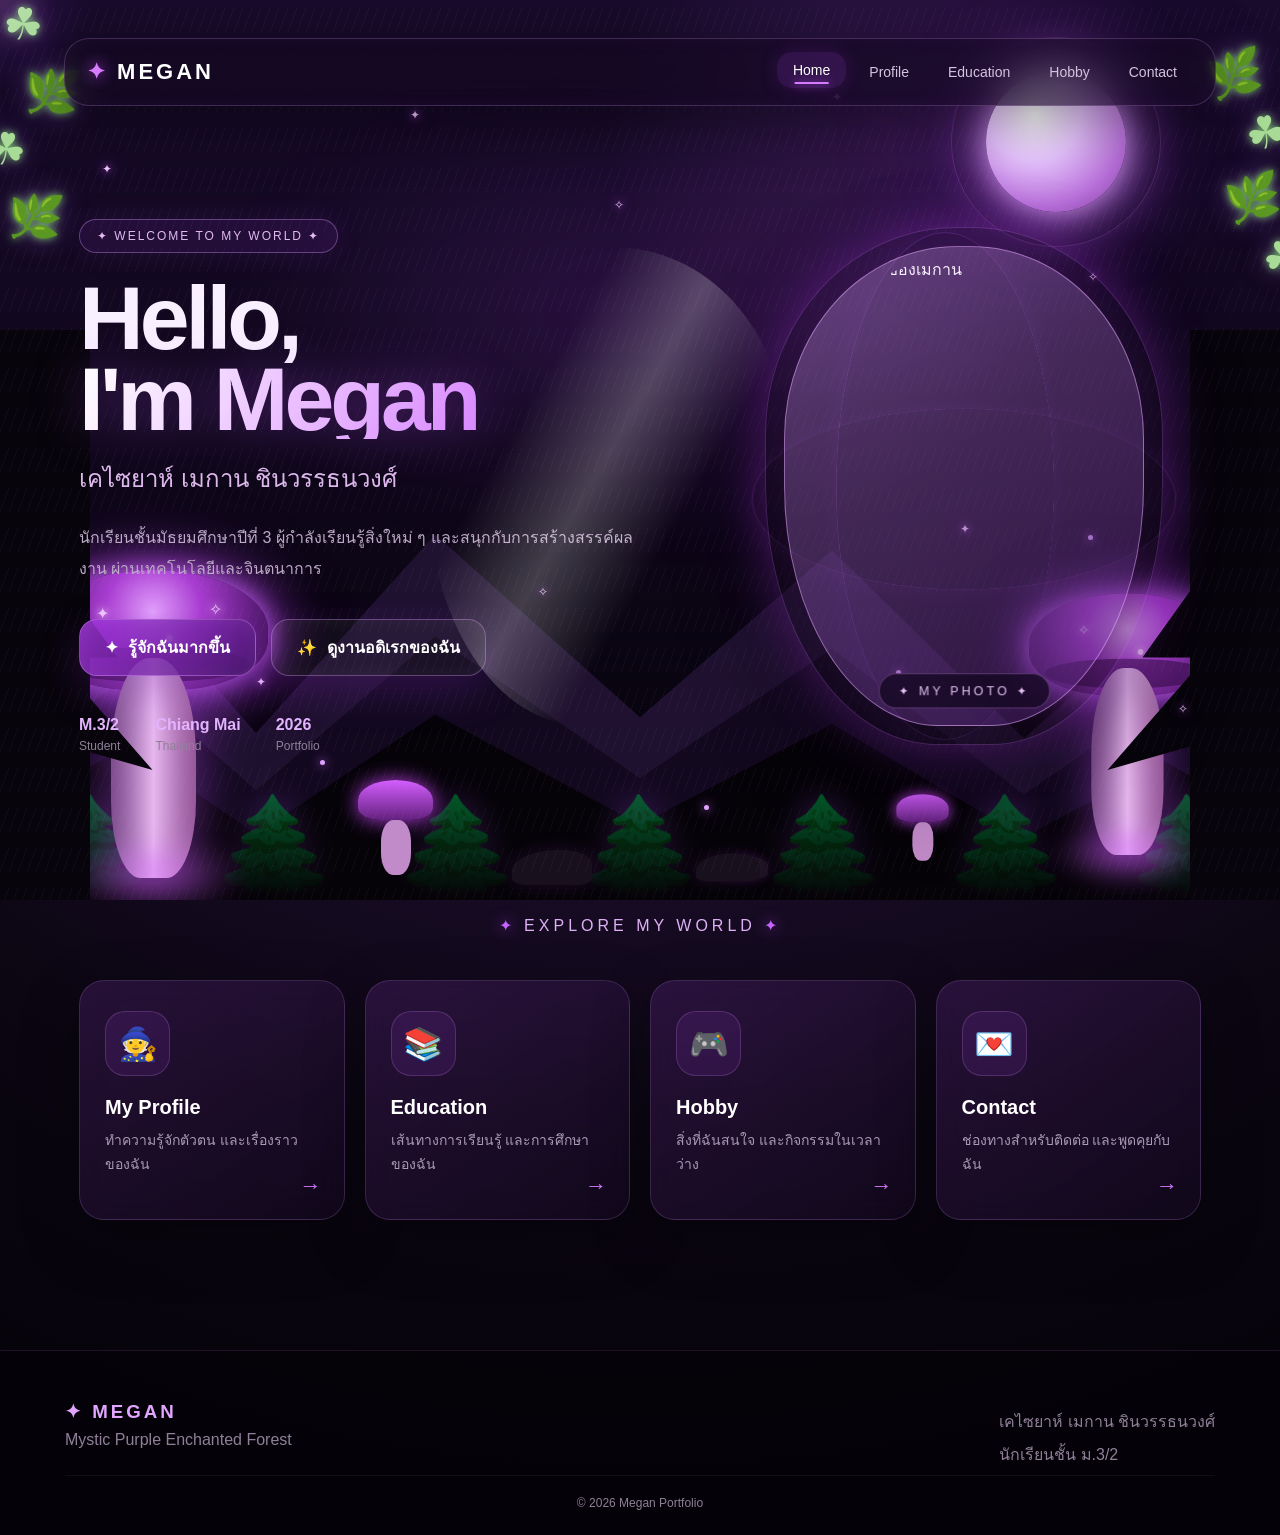
==== index.html @ e1e40ee2 "Update index.html" ====
<!DOCTYPE html>
<html lang="th">

<head>

    <meta charset="UTF-8">

    <meta
        name="viewport"
        content="width=device-width, initial-scale=1.0"
    >

    <title>Megan | Mystic Forest Portfolio</title>

    <link rel="stylesheet" href="style.css">

</head>


<body>


<!-- =====================================================
     LOADING SCREEN
===================================================== -->

<div class="loading-screen" id="loadingScreen">

    <div class="loading-cloud cloud-1"></div>
    <div class="loading-cloud cloud-2"></div>
    <div class="loading-cloud cloud-3"></div>

    <div class="loading-magic">

        <div class="magic-orb"></div>

        <div class="loading-stars">
            ✦ ✧ ✦ ✧ ✦
        </div>

        <h1>
            MYSTIC FOREST
        </h1>

        <p>
            กำลังเปิดประตูสู่โลกเวทมนตร์...
        </p>

        <div class="loading-bar">
            <span></span>
        </div>

    </div>

</div>


<!-- =====================================================
     MOUSE
===================================================== -->

<div class="mouse-glow"></div>


<!-- =====================================================
     CLICK EFFECT
===================================================== -->

<div class="click-layer"></div>


<!-- =====================================================
     FAIRY
===================================================== -->

<img
    class="flying-fairy"
    src="https://placehold.co/180x100/png?text=FAIRY"
    alt="Fairy decoration"
>


<!-- =====================================================
     STARS
===================================================== -->

<div class="star-field">

    <span>✦</span>
    <span>✧</span>
    <span>✦</span>
    <span>✧</span>
    <span>✦</span>
    <span>✧</span>
    <span>✦</span>
    <span>✧</span>
    <span>✦</span>
    <span>✧</span>

</div>


<!-- =====================================================
     MAGIC DUST
===================================================== -->

<div class="magic-dust dust-1"></div>
<div class="magic-dust dust-2"></div>
<div class="magic-dust dust-3"></div>
<div class="magic-dust dust-4"></div>


<!-- =====================================================
     BACKGROUND
===================================================== -->

<div class="forest-background">

    <!-- =================================================
         CUSTOM BACKGROUND IMAGE
         ใส่รูปของตัวเองที่:
         images/enchanted.jpg
    ================================================= -->

    <div class="custom-background"></div>


    <div class="moon">

        <div class="moon-ring"></div>

    </div>


    <div class="aurora"></div>


    <!-- BACK MOUNTAINS -->

    <div class="mountain mountain-back"></div>

    <div class="mountain mountain-middle"></div>

    <div class="mountain mountain-front"></div>


    <!-- BACK TREES -->

    <div class="forest-trees trees-back">

        <span>🌲</span>
        <span>🌲</span>
        <span>🌲</span>
        <span>🌲</span>
        <span>🌲</span>
        <span>🌲</span>
        <span>🌲</span>

    </div>


    <!-- GIANT MUSHROOMS -->

    <div class="giant-mushroom mushroom-left">

        <div class="mushroom-cap">

            <span>✦</span>
            <span>•</span>
            <span>✧</span>

        </div>

        <div class="mushroom-stem"></div>

        <div class="mushroom-glow"></div>

    </div>


    <div class="giant-mushroom mushroom-right">

        <div class="mushroom-cap">

            <span>✧</span>
            <span>•</span>
            <span>✦</span>

        </div>

        <div class="mushroom-stem"></div>

        <div class="mushroom-glow"></div>

    </div>


    <div class="small-mushroom mushroom-small-1">

        <div class="small-cap"></div>

        <div class="small-stem"></div>

    </div>


    <div class="small-mushroom mushroom-small-2">

        <div class="small-cap"></div>

        <div class="small-stem"></div>

    </div>


    <!-- VINES -->

    <div class="vine vine-left">

        <span>☘</span>
        <span>🌿</span>
        <span>☘</span>
        <span>🌿</span>

    </div>


    <div class="vine vine-right">

        <span>🌿</span>
        <span>☘</span>
        <span>🌿</span>
        <span>☘</span>

    </div>


    <!-- FOREGROUND TREES -->

    <div class="foreground-trees">

        <div class="tree tree-left"></div>
        <div class="tree tree-right"></div>

    </div>


    <!-- FOREST FLOOR -->

    <div class="forest-floor">

        <span class="rock rock-1"></span>
        <span class="rock rock-2"></span>
        <span class="rock rock-3"></span>

    </div>

</div>


<!-- =====================================================
     RAIN
===================================================== -->

<div class="rain"></div>


<!-- =====================================================
     NAVBAR
===================================================== -->

<header class="site-header">

    <nav class="navbar">

        <a
            href="index.html"
            class="logo"
        >
            <span>✦</span>
            MEGAN
        </a>


        <div class="nav-links">

            <a
                href="index.html"
                class="active"
            >
                Home
            </a>

            <a href="profile.html">
                Profile
            </a>

            <a href="education.html">
                Education
            </a>

            <a href="hobby.html">
                Hobby
            </a>

            <a href="contact.html">
                Contact
            </a>

        </div>

    </nav>

</header>


<!-- =====================================================
     MAIN
===================================================== -->

<main>


<section class="hero">

    <div class="hero-content">

        <div class="magic-label">
            ✦ WELCOME TO MY WORLD ✦
        </div>


        <h1>

            Hello,

            <span>
                I'm Megan
            </span>

        </h1>


        <h2>
            เคไซยาห์ เมกาน ชินวรรธนวงศ์
        </h2>


        <p class="hero-description">

            นักเรียนชั้นมัธยมศึกษาปีที่ 3
            ผู้กำลังเรียนรู้สิ่งใหม่ ๆ
            และสนุกกับการสร้างสรรค์ผลงาน
            ผ่านเทคโนโลยีและจินตนาการ

        </p>


        <div class="hero-buttons">

            <a
                href="profile.html"
                class="magic-button"
            >

                <span>
                    ✦
                </span>

                รู้จักฉันมากขึ้น

            </a>


            <a
                href="hobby.html"
                class="magic-button secondary"
            >

                <span>
                    ✨
                </span>

                ดูงานอดิเรกของฉัน

            </a>

        </div>


        <div class="hero-stats">

            <div>
                <strong>
                    M.3/2
                </strong>

                <span>
                    Student
                </span>
            </div>


            <div>
                <strong>
                    Chiang Mai
                </strong>

                <span>
                    Thailand
                </span>
            </div>


            <div>
                <strong>
                    2026
                </strong>

                <span>
                    Portfolio
                </span>
            </div>

        </div>

    </div>


    <!-- =================================================
         3D PHOTO
    ================================================= -->

    <div class="photo-scene">

        <div class="photo-orbit orbit-1"></div>
        <div class="photo-orbit orbit-2"></div>

        <div
            class="photo-card"
            id="photoCard"
        >

            <div class="photo-shine"></div>

            <div class="photo-glow-border"></div>

            <img
                src="https://placehold.co/700x900/png?text=MY+PHOTO"
                alt="รูปโปรไฟล์ของเมกาน"
            >


            <div class="photo-caption">

                <span>✦</span>

                MY PHOTO

                <span>✦</span>

            </div>

        </div>

    </div>

</section>


<!-- =====================================================
     EXPLORE
===================================================== -->

<section class="intro-section">

    <div class="section-heading">

        <span>✦</span>

        EXPLORE MY WORLD

        <span>✦</span>

    </div>


    <div class="magic-grid">


        <a
            href="profile.html"
            class="magic-card"
        >

            <div class="card-icon">
                🧙
            </div>

            <h3>
                My Profile
            </h3>

            <p>
                ทำความรู้จักตัวตน
                และเรื่องราวของฉัน
            </p>

            <span class="card-arrow">
                →
            </span>

        </a>


        <a
            href="education.html"
            class="magic-card"
        >

            <div class="card-icon">
                📚
            </div>

            <h3>
                Education
            </h3>

            <p>
                เส้นทางการเรียนรู้
                และการศึกษาของฉัน
            </p>

            <span class="card-arrow">
                →
            </span>

        </a>


        <a
            href="hobby.html"
            class="magic-card"
        >

            <div class="card-icon">
                🎮
            </div>

            <h3>
                Hobby
            </h3>

            <p>
                สิ่งที่ฉันสนใจ
                และกิจกรรมในเวลาว่าง
            </p>

            <span class="card-arrow">
                →
            </span>

        </a>


        <a
            href="contact.html"
            class="magic-card"
        >

            <div class="card-icon">
                💌
            </div>

            <h3>
                Contact
            </h3>

            <p>
                ช่องทางสำหรับติดต่อ
                และพูดคุยกับฉัน
            </p>

            <span class="card-arrow">
                →
            </span>

        </a>


    </div>

</section>


</main>


<!-- =====================================================
     FOOTER
===================================================== -->

<footer class="footer">

    <div class="footer-content">

        <div>

            <h3>
                ✦ MEGAN
            </h3>

            <p>
                Mystic Purple Enchanted Forest
            </p>

        </div>


        <div>

            <p>
                เคไซยาห์ เมกาน ชินวรรธนวงศ์
            </p>

            <p>
                นักเรียนชั้น ม.3/2
            </p>

        </div>

    </div>


    <p class="copyright">
        © 2026 Megan Portfolio
    </p>

</footer>


<!-- =====================================================
     JAVASCRIPT
===================================================== -->

<script>


/* ================= LOADING ================= */

window.addEventListener(
    "load",
    () => {

        setTimeout(
            () => {

                document
                    .getElementById(
                        "loadingScreen"
                    )
                    .classList.add(
                        "loaded"
                    );

            },
            2200
        );

    }
);


/* ================= MOUSE GLOW ================= */

const mouseGlow =
    document.querySelector(
        ".mouse-glow"
    );


document.addEventListener(
    "mousemove",
    (event) => {

        mouseGlow.style.left =
            event.clientX + "px";

        mouseGlow.style.top =
            event.clientY + "px";

    }
);


/* ================= CLICK MAGIC ================= */

document.addEventListener(
    "click",
    (event) => {


        const sparkle =
            document.createElement(
                "div"
            );

        sparkle.className =
            "click-spark";

        sparkle.innerHTML =
            "✦";

        sparkle.style.left =
            event.clientX + "px";

        sparkle.style.top =
            event.clientY + "px";


        document.body.appendChild(
            sparkle
        );


        const ripple =
            document.createElement(
                "div"
            );

        ripple.className =
            "mouse-ripple";

        ripple.style.left =
            event.clientX + "px";

        ripple.style.top =
            event.clientY + "px";


        document.body.appendChild(
            ripple
        );


        setTimeout(
            () => {

                sparkle.remove();
                ripple.remove();

            },
            800
        );

    }
);


/* ================= 3D PHOTO ================= */

const photo =
    document.getElementById(
        "photoCard"
    );


document.addEventListener(
    "mousemove",
    (event) => {


        const centerX =
            window.innerWidth / 2;

        const centerY =
            window.innerHeight / 2;


        const rotateX =
            (event.clientY - centerY)
            / 45;


        const rotateY =
            (event.clientX - centerX)
            / -45;


        photo.style.transform =
            `
            rotateX(${rotateX}deg)
            rotateY(${rotateY}deg)
            `;

    }
);


photo.addEventListener(
    "mouseleave",
    () => {

        photo.style.transform =
            "rotateX(0deg) rotateY(0deg)";

    }
);


</script>


</body>
</html>
---- style.css ----
/* =====================================================
   MYSTIC PURPLE ENCHANTED FOREST
   MEGAN PORTFOLIO
===================================================== */


/* =====================================================
   RESET
===================================================== */

* {

    margin: 0;
    padding: 0;

    box-sizing: border-box;

}


html {

    scroll-behavior: smooth;

}


body {

    min-height: 100vh;

    overflow-x: hidden;

    color: #f8efff;

    font-family:
        "Segoe UI",
        Tahoma,
        Arial,
        sans-serif;

    background:

        radial-gradient(
            circle at 50% 0%,
            #52257a,
            #241137 35%,
            #0b0612 70%,
            #030207
        );

}


/* =====================================================
   LOADING
===================================================== */

.loading-screen {

    position: fixed;

    inset: 0;

    z-index: 99999;

    display: flex;

    align-items: center;

    justify-content: center;

    overflow: hidden;

    background:

        radial-gradient(
            circle,
            #693394,
            #241038 45%,
            #05030a
        );

    transition:
        opacity 1s ease,
        visibility 1s ease;

}


.loading-screen.loaded {

    opacity: 0;

    visibility: hidden;

    pointer-events: none;

}


.loading-magic {

    position: relative;

    z-index: 5;

    text-align: center;

    animation:
        loadingFloat 2s ease-in-out infinite;

}


.loading-magic h1 {

    margin-top: 25px;

    font-size:
        clamp(2rem, 5vw, 4rem);

    letter-spacing: 8px;

    color: #f5dcff;

    text-shadow:

        0 0 10px #d16cff,
        0 0 30px #aa3cff,
        0 0 70px #7923bd;

}


.loading-magic p {

    margin-top: 15px;

    color: #d8bce8;

}


.loading-stars {

    font-size: 25px;

    letter-spacing: 12px;

    color: #f0c9ff;

    animation:
        sparkleBlink 1.4s infinite;

}


.magic-orb {

    width: 100px;
    height: 100px;

    margin: auto;

    border-radius: 50%;

    background:

        radial-gradient(
            circle,
            white 0%,
            #f0a8ff 15%,
            #a63be4 45%,
            transparent 72%
        );

    box-shadow:

        0 0 25px #d77aff,
        0 0 70px #a335dc,
        0 0 130px #7624ad;

    animation:
        orbPulse 2s ease-in-out infinite;

}


.loading-bar {

    width: 270px;

    height: 5px;

    margin:
        30px auto 0;

    border-radius: 20px;

    overflow: hidden;

    background:
        rgba(255,255,255,.12);

}


.loading-bar span {

    display: block;

    width: 0;

    height: 100%;

    background:

        linear-gradient(
            90deg,
            #8d32d1,
            #f0a5ff,
            #a52fe4
        );

    box-shadow:
        0 0 15px #cf63ff;

    animation:
        loadingProgress 2s forwards;

}


/* =====================================================
   CLOUD
===================================================== */

.loading-cloud {

    position: absolute;

    width: 260px;
    height: 75px;

    border-radius: 100px;

    background:
        rgba(255,255,255,.07);

    filter:
        blur(1px);

    box-shadow:
        0 0 40px rgba(217,167,255,.15);

}


.loading-cloud::before,
.loading-cloud::after {

    content: "";

    position: absolute;

    border-radius: 50%;

    background:
        rgba(255,255,255,.08);

}


.loading-cloud::before {

    width: 110px;
    height: 110px;

    left: 30px;
    bottom: 15px;

}


.loading-cloud::after {

    width: 140px;
    height: 140px;

    right: 20px;
    bottom: 5px;

}


.cloud-1 {

    left: -100px;
    bottom: 15%;

    animation:
        cloudMove 14s linear infinite;

}


.cloud-2 {

    right: -100px;
    top: 18%;

    transform: scale(.7);

    animation:
        cloudMoveReverse 17s linear infinite;

}


.cloud-3 {

    left: -200px;
    top: 55%;

    transform: scale(.5);

    animation:
        cloudMove 20s linear infinite;

}


/* =====================================================
   MOUSE
===================================================== */

.mouse-glow {

    position: fixed;

    z-index: 9000;

    width: 180px;
    height: 180px;

    pointer-events: none;

    border-radius: 50%;

    transform:
        translate(-50%, -50%);

    background:

        radial-gradient(
            circle,
            rgba(218,124,255,.22),
            rgba(143,50,214,.08) 40%,
            transparent 70%
        );

    mix-blend-mode: screen;

}


/* =====================================================
   CLICK RIPPLE
===================================================== */

.mouse-ripple {

    position: fixed;

    z-index: 9998;

    width: 20px;
    height: 20px;

    border:
        2px solid #e3a5ff;

    border-radius: 50%;

    pointer-events: none;

    transform:
        translate(-50%, -50%);

    box-shadow:

        0 0 15px #d35fff,
        0 0 40px #962de0;

    animation:
        rippleEffect .8s ease-out forwards;

}


.click-spark {

    position: fixed;

    z-index: 9999;

    pointer-events: none;

    color: #f3c8ff;

    font-size: 30px;

    text-shadow:

        0 0 10px #ec8aff,
        0 0 30px #a52be2;

    transform:
        translate(-50%, -50%);

    animation:
        clickSpark .8s ease-out forwards;

}


/* =====================================================
   STAR FIELD
===================================================== */

.star-field {

    position: fixed;

    inset: 0;

    z-index: 4;

    pointer-events: none;

}


.star-field span {

    position: absolute;

    color: #edc5ff;

    font-size: 12px;

    text-shadow:

        0 0 8px #d76aff,
        0 0 20px #a634df;

    animation:
        starTwinkle 3s ease-in-out infinite;

}


.star-field span:nth-child(1) {
    left: 8%;
    top: 18%;
}


.star-field span:nth-child(2) {
    left: 18%;
    top: 42%;
    animation-delay: 1s;
}


.star-field span:nth-child(3) {
    left: 32%;
    top: 12%;
    animation-delay: 1.7s;
}


.star-field span:nth-child(4) {
    left: 48%;
    top: 22%;
    animation-delay: .6s;
}


.star-field span:nth-child(5) {
    left: 65%;
    top: 10%;
    animation-delay: 2s;
}


.star-field span:nth-child(6) {
    left: 85%;
    top: 30%;
    animation-delay: 1.2s;
}


.star-field span:nth-child(7) {
    left: 75%;
    top: 58%;
    animation-delay: 2.4s;
}


.star-field span:nth-child(8) {
    left: 42%;
    top: 65%;
    animation-delay: .8s;
}


.star-field span:nth-child(9) {
    left: 20%;
    top: 75%;
    animation-delay: 1.5s;
}


.star-field span:nth-child(10) {
    left: 92%;
    top: 78%;
    animation-delay: 2.5s;
}


/* =====================================================
   MAGIC DUST
===================================================== */

.magic-dust {

    position: fixed;

    width: 5px;
    height: 5px;

    z-index: 5;

    border-radius: 50%;

    background: #e0a3ff;

    box-shadow:

        0 0 10px #dd75ff,
        0 0 25px #a638dc;

    pointer-events: none;

    animation:
        dustFloat 7s linear infinite;

}


.dust-1 {
    left: 25%;
    bottom: 15%;
}


.dust-2 {
    left: 70%;
    bottom: 25%;
    animation-delay: 2s;
}


.dust-3 {
    left: 55%;
    bottom: 10%;
    animation-delay: 4s;
}


.dust-4 {
    left: 85%;
    bottom: 40%;
    animation-delay: 1s;
}


/* =====================================================
   FOREST
===================================================== */

.forest-background {

    position: fixed;

    inset: 0;

    z-index: 0;

    overflow: hidden;

    pointer-events: none;

    background:

        radial-gradient(
            circle at 70% 15%,
            rgba(199,91,255,.16),
            transparent 25%
        ),

        linear-gradient(
            180deg,
            #180b2b,
            #0d0617 60%,
            #030207
        );

}


/* =====================================================
   MOON
===================================================== */

.moon {

    position: absolute;

    right: 12%;
    top: 8%;

    width: 140px;
    height: 140px;

    border-radius: 50%;

    background:

        radial-gradient(
            circle at 35% 30%,
            #fff,
            #e7c4ff 35%,
            #b76ed8 70%,
            #763b94
        );

    box-shadow:

        0 0 35px #e2a7ff,
        0 0 80px rgba(197,88,255,.55),
        0 0 150px rgba(147,48,218,.35);

}


.moon-ring {

    position: absolute;

    inset: -35px;

    border:
        1px solid rgba(218,143,255,.18);

    border-radius: 50%;

    box-shadow:
        0 0 30px rgba(200,94,255,.12);

    animation:
        moonRotate 15s linear infinite;

}


/* =====================================================
   AURORA
===================================================== */

.aurora {

    position: absolute;

    left: 15%;
    top: 10%;

    width: 70%;
    height: 50%;

    background:

        radial-gradient(
            ellipse,
            rgba(165,63,224,.18),
            transparent 65%
        );

    filter:
        blur(40px);

    animation:
        auroraMove 8s ease-in-out infinite;

}


/* =====================================================
   MOUNTAINS
===================================================== */

.mountain {

    position: absolute;

    bottom: 0;

    width: 100%;

    clip-path:
        polygon(
            0 100%,
            0 62%,
            10% 40%,
            20% 68%,
            34% 30%,
            50% 65%,
            65% 33%,
            80% 69%,
            91% 45%,
            100% 65%,
            100% 100%
        );

}


.mountain-back {

    height: 58%;

    background:
        #251438;

    opacity: .8;

}


.mountain-middle {

    height: 45%;

    background:
        #12091f;

    transform:
        translateY(20px);

}


.mountain-front {

    height: 35%;

    background:
        #050308;

    transform:
        translateY(35px);

}


/* =====================================================
   TREES
===================================================== */

.forest-trees {

    position: absolute;

    bottom: -10px;

    width: 100%;

    display: flex;

    justify-content: space-around;

    align-items: flex-end;

}


.trees-back {

    opacity: .48;

    filter:
        drop-shadow(
            0 0 15px #662b91
        );

}


.trees-back span {

    font-size:
        clamp(60px, 8vw, 130px);

    animation:
        treeSway 4s ease-in-out infinite;

}


/* =====================================================
   GIANT MUSHROOM
===================================================== */

.giant-mushroom {

    position: absolute;

    bottom: 20px;

    width: 230px;

    height: 310px;

    z-index: 8;

    filter:
        drop-shadow(
            0 0 25px rgba(184,72,240,.5)
        );

}


.mushroom-left {

    left: 3%;

}


.mushroom-right {

    right: 3%;

    transform:
        scale(.85);

}


/* CAP */

.mushroom-cap {

    position: absolute;

    top: 0;

    left: 0;

    width: 230px;

    height: 120px;

    border-radius:
        50% 50% 42% 42%;

    background:

        radial-gradient(
            circle at 50% 35%,
            #e5a3ff,
            #a93dd2 35%,
            #652184 70%,
            #331047
        );

    box-shadow:

        0 0 25px #bb5bea,
        0 0 60px rgba(176,58,225,.5);

}


.mushroom-cap::after {

    content: "";

    position: absolute;

    left: 8%;

    right: 8%;

    bottom: 8px;

    height: 35px;

    border-radius: 50%;

    background:
        rgba(55,14,74,.6);

}


.mushroom-cap span {

    position: absolute;

    color: #f3c7ff;

    text-shadow:

        0 0 10px white,
        0 0 20px #e26cff;

}


.mushroom-cap span:nth-child(1) {

    left: 25%;

    top: 28%;

}


.mushroom-cap span:nth-child(2) {

    left: 55%;

    top: 45%;

    font-size: 25px;

}


.mushroom-cap span:nth-child(3) {

    right: 20%;

    top: 25%;

}


/* STEM */

.mushroom-stem {

    position: absolute;

    left: 73px;

    top: 88px;

    width: 85px;

    height: 220px;

    border-radius:
        45% 45% 35% 35%;

    background:

        linear-gradient(
            90deg,
            #713b81,
            #e7b7ef,
            #8b478f
        );

    box-shadow:
        inset 0 0 25px rgba(255,255,255,.2);

}


.mushroom-glow {

    position: absolute;

    left: 25px;

    bottom: -30px;

    width: 180px;
    height: 70px;

    border-radius: 50%;

    background:

        radial-gradient(
            ellipse,
            rgba(211,94,255,.55),
            transparent 70%
        );

    filter:
        blur(12px);

}


/* =====================================================
   SMALL MUSHROOM
===================================================== */

.small-mushroom {

    position: absolute;

    bottom: 25px;

    z-index: 9;

}


.mushroom-small-1 {

    left: 28%;

}


.mushroom-small-2 {

    right: 25%;

    transform:
        scale(.7);

}


.small-cap {

    width: 75px;
    height: 40px;

    border-radius:
        50% 50% 30% 30%;

    background:
        linear-gradient(
            #d45eff,
            #63217e
        );

    box-shadow:
        0 0 20px #b83de2;

}


.small-stem {

    width: 30px;
    height: 55px;

    margin: auto;

    border-radius:
        40%;

    background:
        #c18ac8;

}


/* =====================================================
   VINES
===================================================== */

.vine {

    position: absolute;

    z-index: 10;

    display: flex;

    flex-direction: column;

    gap: 10px;

    color: #a8dc96;

    font-size: 45px;

    text-shadow:

        0 0 8px #79c46d,
        0 0 25px #63368a;

}


.vine-left {

    left: -10px;

    top: 0;

    transform:
        rotate(8deg);

}


.vine-right {

    right: -10px;

    top: 5%;

    transform:
        rotate(-8deg);

}


.vine span {

    display: block;

    animation:
        vineSway 4s ease-in-out infinite;

}


.vine span:nth-child(even) {

    margin-left: 30px;

}


/* =====================================================
   FOREGROUND TREES
===================================================== */

.foreground-trees {

    position: absolute;

    inset: 0;

    z-index: 11;

}


.tree {

    position: absolute;

    bottom: -30px;

    width: 170px;

    height: 600px;

    background:
        #07040b;

}


.tree::before {

    content: "";

    position: absolute;

    left: -100px;

    top: 80px;

    width: 350px;

    height: 450px;

    background:
        #07040b;

    clip-path:
        polygon(
            50% 0,
            72% 30%,
            62% 30%,
            85% 55%,
            67% 55%,
            95% 80%,
            50% 70%,
            5% 80%,
            33% 55%,
            15% 55%,
            38% 30%,
            28% 30%
        );

}


.tree-left {

    left: -80px;

}


.tree-right {

    right: -80px;

}


/* =====================================================
   FOREST FLOOR
===================================================== */

.forest-floor {

    position: absolute;

    bottom: 0;

    width: 100%;

    height: 100px;

    background:

        linear-gradient(
            180deg,
            transparent,
            #050307
        );

}


.rock {

    position: absolute;

    bottom: 15px;

    width: 80px;
    height: 35px;

    border-radius:
        60% 40% 20% 20%;

    background:
        #18111d;

    box-shadow:
        0 0 20px rgba(173,70,225,.15);

}


.rock-1 {
    left: 40%;
}


.rock-2 {
    left: 55%;
    transform: scale(.6);
}


.rock-3 {
    right: 40%;
    transform: scale(.8);
}


/* =====================================================
   RAIN
===================================================== */

.rain {

    position: fixed;

    inset: 0;

    z-index: 3;

    pointer-events: none;

    opacity: .18;

    background-image:

        linear-gradient(
            110deg,
            transparent 48%,
            rgba(216,183,255,.5) 50%,
            transparent 52%
        );

    background-size:
        9px 40px;

    animation:
        rainFall .6s linear infinite;

}


/* =====================================================
   HEADER
===================================================== */

.site-header {

    position: relative;

    z-index: 100;

    padding:
        20px 5%;

}


.navbar {

    max-width: 1250px;

    margin: auto;

    padding:
        15px 22px;

    display: flex;

    align-items: center;

    justify-content: space-between;

    gap: 30px;

    border:
        1px solid rgba(223,166,255,.22);

    border-radius: 25px;

    background:
        rgba(20,8,33,.68);

    backdrop-filter:
        blur(18px);

    box-shadow:

        0 15px 60px rgba(0,0,0,.4),
        inset 0 0 25px rgba(198,83,255,.04);

}


.logo {

    color: white;

    text-decoration: none;

    font-size: 22px;

    font-weight: 800;

    letter-spacing: 3px;

}


.logo span {

    color: #d77bff;

    text-shadow:
        0 0 15px #bd46f5;

}


.nav-links {

    display: flex;

    flex-wrap: wrap;

    gap: 7px;

}


.nav-links a {

    position: relative;

    padding:
        10px 16px;

    border-radius: 15px;

    text-decoration: none;

    color: #d5c3df;

    font-size: 14px;

    transition:
        .3s ease;

}


.nav-links a:hover,
.nav-links a.active {

    color: white;

    background:
        rgba(175,69,244,.16);

    transform:
        translateY(-2px);

    box-shadow:
        0 0 20px rgba(178,64,239,.15);

}


.nav-links a::after {

    content: "";

    position: absolute;

    left: 50%;

    bottom: 4px;

    width: 0;

    height: 2px;

    transform:
        translateX(-50%);

    background:
        #d57aff;

    box-shadow:
        0 0 10px #b948e9;

    transition:
        .3s;

}


.nav-links a:hover::after,
.nav-links a.active::after {

    width: 50%;

}


/* =====================================================
   HERO
===================================================== */

.hero {

    position: relative;

    z-index: 20;

    max-width: 1250px;

    min-height: 720px;

    margin: auto;

    padding:
        60px 5%;

    display: grid;

    grid-template-columns:
        1.1fr .9fr;

    align-items: center;

    gap: 70px;

}


.hero-content {

    animation:
        heroAppear 1.2s ease both;

}


.magic-label {

    display: inline-block;

    padding:
        9px 17px;

    border:
        1px solid rgba(224,157,255,.35);

    border-radius: 50px;

    color: #e2baf1;

    background:
        rgba(159,58,219,.12);

    letter-spacing: 2px;

    font-size: 12px;

    box-shadow:
        0 0 30px rgba(179,65,239,.1);

}


.hero h1 {

    margin-top: 25px;

    font-size:
        clamp(3.5rem, 7vw, 7rem);

    line-height: .9;

    letter-spacing: -4px;

}


.hero h1 span {

    display: block;

    background:

        linear-gradient(
            120deg,
            white,
            #d47aff,
            #8b2cc8,
            #f0b6ff
        );

    background-size: 250%;

    -webkit-background-clip: text;

    color: transparent;

    animation:
        gradientFlow 5s ease infinite;

    filter:
        drop-shadow(
            0 0 25px rgba(190,82,255,.35)
        );

}


.hero h2 {

    margin-top: 20px;

    color: #dcb8eb;

    font-size: 24px;

    font-weight: 500;

}


.hero-description {

    max-width: 620px;

    margin-top: 25px;

    color: #bcaac6;

    line-height: 1.9;

}


/* =====================================================
   HERO STATS
===================================================== */

.hero-stats {

    display: flex;

    gap: 35px;

    margin-top: 40px;

}


.hero-stats div {

    display: flex;

    flex-direction: column;

    gap: 5px;

}


.hero-stats strong {

    color: #e4b5ff;

}


.hero-stats span {

    color: #8f8198;

    font-size: 12px;

}


/* =====================================================
   BUTTON
===================================================== */

.hero-buttons {

    display: flex;

    flex-wrap: wrap;

    gap: 15px;

    margin-top: 35px;

}


.magic-button {

    position: relative;

    display: inline-flex;

    align-items: center;

    justify-content: center;

    gap: 10px;

    padding:
        15px 25px;

    overflow: hidden;

    border:
        1px solid rgba(227,161,255,.35);

    border-radius: 18px;

    text-decoration: none;

    color: white;

    font-weight: 700;

    background:

        linear-gradient(
            135deg,
            rgba(159,50,220,.85),
            rgba(75,23,113,.8)
        );

    box-shadow:

        0 15px 40px rgba(115,35,165,.3),
        inset 0 0 20px rgba(255,255,255,.05);

    transition:
        .3s ease;

}


.magic-button:hover {

    transform:
        translateY(-7px)
        scale(1.03);

    box-shadow:

        0 25px 60px rgba(147,49,211,.45),
        0 0 30px rgba(202,89,255,.2);

}


.magic-button:active {

    transform:
        translateY(2px)
        scale(.95);

}


.magic-button.secondary {

    background:
        rgba(255,255,255,.04);

}


/* =====================================================
   PHOTO
===================================================== */

.photo-scene {

    position: relative;

    min-height: 560px;

    display: flex;

    align-items: center;

    justify-content: center;

    perspective: 1300px;

}


.photo-card {

    position: relative;

    width:
        min(360px, 75vw);

    aspect-ratio:
        3 / 4;

    padding: 10px;

    border:
        1px solid rgba(231,174,255,.5);

    border-radius:
        48% 48% 43% 43% /
        40% 40% 50% 50%;

    background:

        linear-gradient(
            145deg,
            rgba(225,165,255,.32),
            rgba(72,27,105,.55)
        );

    box-shadow:

        0 40px 100px rgba(0,0,0,.55),
        0 0 60px rgba(178,62,236,.25);

    transform-style:
        preserve-3d;

    transition:
        transform .15s ease;

}


.photo-card img {

    width: 100%;
    height: 100%;

    display: block;

    object-fit: cover;

    border-radius:
        inherit;

}


.photo-glow-border {

    position: absolute;

    inset: -20px;

    z-index: -1;

    border:
        1px solid rgba(205,112,255,.25);

    border-radius:
        inherit;

    box-shadow:
        0 0 60px rgba(171,52,232,.3);

    animation:
        photoBorder 4s ease-in-out infinite;

}


.photo-shine {

    position: absolute;

    inset: 0;

    z-index: 5;

    border-radius:
        inherit;

    background:

        linear-gradient(
            120deg,
            transparent 30%,
            rgba(255,255,255,.23),
            transparent 65%
        );

    transform:
        translateX(-100%);

    animation:
        photoShine 5s infinite;

}


.photo-caption {

    position: absolute;

    bottom: 25px;

    left: 50%;

    transform:
        translateX(-50%)
        translateZ(50px);

    padding:
        9px 18px;

    width: max-content;

    border:
        1px solid rgba(225,163,255,.3);

    border-radius: 50px;

    background:
        rgba(20,7,32,.78);

    backdrop-filter:
        blur(10px);

    color: #e6c4f5;

    letter-spacing: 3px;

    font-size: 12px;

}


.photo-orbit {

    position: absolute;

    width: 420px;
    height: 420px;

    border:
        1px solid rgba(199,103,255,.2);

    border-radius: 50%;

    transform:
        rotateX(65deg);

    box-shadow:
        0 0 40px rgba(164,54,231,.1);

}


.orbit-2 {

    width: 500px;
    height: 500px;

    transform:
        rotateY(65deg);

}


/* =====================================================
   INTRO
===================================================== */

.intro-section {

    position: relative;

    z-index: 20;

    max-width: 1250px;

    margin: auto;

    padding:
        70px 5% 130px;

}


.section-heading {

    text-align: center;

    margin-bottom: 45px;

    color: #deb0f5;

    letter-spacing: 4px;

}


.section-heading span {

    color: #c463ff;

    text-shadow:
        0 0 15px #b943f0;

}


.magic-grid {

    display: grid;

    grid-template-columns:
        repeat(4, 1fr);

    gap: 20px;

}


.magic-card {

    position: relative;

    min-height: 240px;

    padding: 30px 25px;

    border:
        1px solid rgba(217,159,255,.18);

    border-radius: 25px;

    color: white;

    text-decoration: none;

    background:

        linear-gradient(
            145deg,
            rgba(91,38,125,.34),
            rgba(20,9,31,.72)
        );

    backdrop-filter:
        blur(14px);

    box-shadow:
        0 20px 60px rgba(0,0,0,.3);

    transform-style:
        preserve-3d;

    transition:
        .4s cubic-bezier(.2,.8,.2,1);

}


.magic-card:hover {

    transform:
        translateY(-14px)
        rotateX(5deg)
        rotateY(-5deg);

    border-color:
        rgba(224,157,255,.5);

    box-shadow:

        0 35px 80px rgba(0,0,0,.45),
        0 0 40px rgba(181,62,239,.22);

}


.magic-card:active {

    transform:
        translateY(-2px)
        scale(.96);

}


.magic-card .card-icon {

    width: 65px;
    height: 65px;

    display: flex;

    align-items: center;
    justify-content: center;

    border-radius: 20px;

    font-size: 32px;

    background:
        rgba(166,65,225,.12);

    border:
        1px solid rgba(220,149,255,.2);

    transition:
        .4s ease;

}


.magic-card:hover .card-icon {

    transform:
        translateZ(40px)
        scale(1.15)
        rotate(-6deg);

    box-shadow:
        0 0 35px rgba(203,92,255,.25);

}


.magic-card h3 {

    margin-top: 20px;

    font-size: 20px;

}


.magic-card p {

    margin-top: 10px;

    color: #aa99b7;

    line-height: 1.7;

    font-size: 14px;

}


.card-arrow {

    position: absolute;

    right: 22px;
    bottom: 20px;

    color: #d176ff;

    font-size: 22px;

    transition:
        .3s;

}


.magic-card:hover .card-arrow {

    transform:
        translateX(8px);

}


/* =====================================================
   PAGE TITLE
===================================================== */

.page-title {

    position: relative;

    z-index: 20;

    max-width: 900px;

    margin:
        70px auto 30px;

    padding:
        30px 20px;

    text-align: center;

}


.page-title h1 {

    margin-top: 20px;

    font-size:
        clamp(3rem, 7vw, 5rem);

}


.page-title h1 span {

    color: #d17cff;

    text-shadow:
        0 0 30px rgba(196,82,255,.5);

}


.page-title p {

    margin-top: 15px;

    color: #b7a5c3;

}


/* =====================================================
   PROFILE
===================================================== */

.profile-section {

    position: relative;

    z-index: 20;

    max-width: 1150px;

    margin:
        30px auto 110px;

    padding:
        20px 5%;

    display: grid;

    grid-template-columns:
        .8fr 1.2fr;

    gap: 70px;

    align-items: center;

}


.profile-photo-area {

    position: relative;

    display: flex;

    justify-content: center;

}


.profile-photo {

    width:
        min(330px, 80vw);

    aspect-ratio:
        3 / 4;

    object-fit: cover;

    border:
        8px solid rgba(194,111,235,.2);

    border-radius:
        48% 48% 43% 43% /
        40% 40% 50% 50%;

    box-shadow:

        0 0 50px rgba(170,63,225,.3),
        0 35px 80px rgba(0,0,0,.5);

    animation:
        gentleFloat 5s ease-in-out infinite;

}


.profile-ring {

    position: absolute;

    width: 370px;
    height: 450px;

    border:
        1px solid rgba(208,124,255,.35);

    border-radius: 50%;

    animation:
        ringRotate 12s linear infinite;

}


.photo-badge {

    position: absolute;

    bottom: 25px;

    padding:
        10px 20px;

    border-radius: 50px;

    border:
        1px solid rgba(216,150,255,.3);

    background:
        rgba(22,8,34,.8);

    backdrop-filter:
        blur(10px);

    color: #e7c6f6;

}


.info-card,
.small-info,
.about-box,
.timeline-card,
.contact-card {

    border:
        1px solid rgba(217,159,255,.18);

    background:
        rgba(35,14,50,.55);

    backdrop-filter:
        blur(15px);

    box-shadow:
        0 20px 50px rgba(0,0,0,.25);

}


.info-card {

    padding: 30px;

    border-radius: 25px;

}


.info-card h2 {

    margin-top: 15px;

    font-size: 30px;

}


.info-card p {

    color: #bd9ccc;

}


.info-grid {

    display: grid;

    grid-template-columns:
        repeat(2,1fr);

    gap: 15px;

    margin-top: 15px;

}


.small-info {

    padding: 22px;

    border-radius: 20px;

    transition:
        .35s;

}


.small-info:hover {

    transform:
        translateY(-7px)
        scale(1.02);

    border-color:
        rgba(213,143,255,.45);

    box-shadow:
        0 15px 40px rgba(150,49,214,.2);

}


.small-info span {

    font-size: 25px;

}


.small-info strong {

    display: block;

    margin-top: 10px;

}


.small-info p {

    margin-top: 5px;

    color: #a997b3;

}


.about-box {

    margin-top: 15px;

    padding: 25px;

    border-radius: 20px;

}


.about-box h3 {

    color: #df9cff;

}


.about-box p {

    margin-top: 15px;

    line-height: 1.8;

    color: #b9a5c2;

}


/* =====================================================
   TIMELINE
===================================================== */

.timeline {

    position: relative;

    z-index: 20;

    max-width: 900px;

    margin:
        40px auto 90px;

    padding:
        20px 5%;

}


.timeline::before {

    content: "";

    position: absolute;

    left: 50%;

    top: 0;
    bottom: 0;

    width: 2px;

    transform:
        translateX(-50%);

    background:

        linear-gradient(
            #9d3bd1,
            #df89ff,
            transparent
        );

    box-shadow:
        0 0 20px #a936dc;

}


.timeline-item {

    position: relative;

    width: 50%;

    padding: 20px;

}


.timeline-item:nth-child(odd) {

    left: 0;

    text-align: right;

    padding-right: 50px;

}


.timeline-item:nth-child(even) {

    left: 50%;

    padding-left: 50px;

}


.timeline-dot {

    position: absolute;

    top: 25px;

    width: 50px;
    height: 50px;

    display: flex;

    align-items: center;
    justify-content: center;

    border:
        2px solid #bd62ec;

    border-radius: 50%;

    background:
        #251035;

    box-shadow:
        0 0 30px rgba(185,75,234,.5);

}


.timeline-item:nth-child(odd)
.timeline-dot {

    right: -25px;

}


.timeline-item:nth-child(even)
.timeline-dot {

    left: -25px;

}


.timeline-card {

    padding: 25px;

    border-radius: 22px;

    transition:
        .35s;

}


.timeline-card:hover {

    transform:
        translateY(-8px)
        scale(1.02);

    border-color:
        rgba(214,140,255,.4);

}


.timeline-card span {

    color: #d37cff;

    font-size: 13px;

}


.timeline-card h2 {

    margin-top: 10px;

}


.timeline-card p {

    margin-top: 10px;

    color: #ad9bb7;

    line-height: 1.7;

}


.timeline-card strong {

    display: block;

    margin-top: 15px;

    color: #dcb1f0;

}


/* =====================================================
   STATUS BADGE
===================================================== */

.status-badge {

    display: inline-flex;

    align-items: center;

    margin-top: 18px;

    padding:
        7px 13px;

    border-radius: 50px;

    font-size: 12px;

    font-weight: 700;

}


.status-badge.completed {

    color: #c9f6bd;

    background:
        rgba(91,190,91,.12);

    border:
        1px solid rgba(114,220,104,.25);

    box-shadow:
        0 0 15px rgba(87,211,96,.08);

}


.status-badge.studying {

    color: #edc7ff;

    background:
        rgba(180,75,239,.15);

    border:
        1px solid rgba(215,127,255,.3);

    box-shadow:
        0 0 20px rgba(190,74,242,.12);

}


/* =====================================================
   EDUCATION TABLE
===================================================== */

.education-table-section {

    position: relative;

    z-index: 20;

    max-width: 1050px;

    margin:
        0 auto 90px;

    padding:
        20px 5%;

}


.education-table-wrapper {

    overflow-x: auto;

    border:
        1px solid rgba(217,159,255,.2);

    border-radius: 25px;

    background:
        rgba(22,8,34,.6);

    backdrop-filter:
        blur(15px);

    box-shadow:
        0 25px 70px rgba(0,0,0,.35);

}


.education-table {

    width: 100%;

    border-collapse:
        collapse;

    min-width: 650px;

}


.education-table th,
.education-table td {

    padding:
        20px;

    text-align: left;

    border-bottom:
        1px solid rgba(255,255,255,.06);

}


.education-table th {

    color: #e0a4ff;

    background:
        rgba(157,54,213,.12);

    font-size: 14px;

    letter-spacing: 1px;

}


.education-table td {

    color: #c0afc8;

}


.education-table tbody tr {

    transition:
        .3s ease;

}


.education-table tbody tr:hover {

    background:
        rgba(174,69,238,.07);

}


.education-table .current-row {

    background:
        rgba(175,69,239,.08);

}


.table-status {

    display: inline-flex;

    padding:
        7px 12px;

    border-radius: 50px;

    font-size: 12px;

    font-weight: 700;

}


.table-status.completed {

    color: #c9f6bd;

    background:
        rgba(91,190,91,.12);

    border:
        1px solid rgba(114,220,104,.25);

}


.table-status.studying {

    color: #ecc5ff;

    background:
        rgba(184,72,241,.15);

    border:
        1px solid rgba(215,127,255,.3);

}


/* =====================================================
   EDUCATION HIGHLIGHT
===================================================== */

.education-highlight {

    position: relative;

    z-index: 20;

    max-width: 1100px;

    margin:
        0 auto 100px;

    padding:
        20px 5%;

    display: grid;

    grid-template-columns:
        repeat(3,1fr);

    gap: 20px;

}


/* =====================================================
   HOBBY
===================================================== */

.hobby-grid {

    position: relative;

    z-index: 20;

    max-width: 1150px;

    margin:
        40px auto 110px;

    padding:
        20px 5%;

    display: grid;

    grid-template-columns:
        repeat(3,1fr);

    gap: 22px;

}


.hobby-card {

    position: relative;

    min-height: 280px;

    padding:
        35px 30px;

    overflow: hidden;

    border:
        1px solid rgba(220,157,255,.18);

    border-radius: 30px;

    background:

        linear-gradient(
            145deg,
            rgba(85,33,116,.38),
            rgba(18,7,29,.75)
        );

    backdrop-filter:
        blur(15px);

    transition:
        .4s;

}


.hobby-card:hover {

    transform:
        translateY(-12px)
        rotateX(5deg)
        rotateY(-4deg);

    border-color:
        rgba(224,157,255,.5);

    box-shadow:

        0 30px 70px rgba(0,0,0,.45),
        0 0 35px rgba(184,67,241,.2);

}


.hobby-icon {

    width: 80px;
    height: 80px;

    display: flex;

    align-items: center;
    justify-content: center;

    border-radius: 25px;

    font-size: 42px;

    background:
        rgba(169,65,231,.12);

    border:
        1px solid rgba(219,145,255,.2);

    transition:
        .4s;

}


.hobby-card:hover .hobby-icon {

    transform:
        translateZ(50px)
        scale(1.2)
        rotate(-8deg);

}


.hobby-card h2 {

    margin-top: 20px;

}


.hobby-card p {

    margin-top: 10px;

    line-height: 1.7;

    color: #aa99b5;

}


.emoji-pop {

    position: absolute;

    right: 20px;

    top: 20px;

    opacity: 0;

    font-size: 22px;

    transform:
        translateY(20px)
        scale(.5);

    transition:
        .4s;

}


.hobby-card:hover .emoji-pop {

    opacity: 1;

    transform:
        translateY(0)
        scale(1.1);

}


/* =====================================================
   CONTACT
===================================================== */

.contact-grid {

    position: relative;

    z-index: 20;

    max-width: 1050px;

    margin:
        40px auto 80px;

    padding:
        20px 5%;

    display: grid;

    grid-template-columns:
        repeat(3,1fr);

    gap: 22px;

}


.contact-card {

    min-height: 250px;

    padding: 35px 25px;

    text-align: center;

    border-radius: 25px;

    transition:
        .4s;

}


.contact-card:hover {

    transform:
        translateY(-12px)
        rotateX(4deg);

    border-color:
        rgba(218,151,255,.45);

    box-shadow:

        0 30px 70px rgba(0,0,0,.4),
        0 0 30px rgba(178,64,232,.2);

}


.contact-icon {

    font-size: 50px;

    filter:
        drop-shadow(
            0 0 15px rgba(196,89,255,.5)
        );

}


.contact-card h2 {

    margin-top: 20px;

}


.contact-card p {

    margin-top: 12px;

    color: #aa98b4;

    line-height: 1.7;

}


.contact-arrow {

    display: block;

    margin-top: 20px;

    color: #d67cff;

}


.contact-cta {

    position: relative;

    z-index: 20;

    max-width: 900px;

    margin:
        0 auto 110px;

    padding:
        75px 30px;

    text-align: center;

    overflow: hidden;

    border:
        1px solid rgba(218,151,255,.25);

    border-radius: 35px;

    background:

        radial-gradient(
            circle at center,
            rgba(154,54,218,.25),
            rgba(31,12,45,.7)
        );

    box-shadow:
        0 30px 80px rgba(0,0,0,.35);

}


.cta-content {

    position: relative;

    z-index: 2;

}


.cta-content > span {

    font-size: 45px;

}


.cta-content h2 {

    margin-top: 15px;

    font-size: 40px;

}


.cta-content p {

    margin:
        15px auto 30px;

    color: #b8a5c0;

}


/* =====================================================
   FOOTER
===================================================== */

.footer {

    position: relative;

    z-index: 20;

    padding:
        50px 5% 25px;

    background:
        rgba(5,3,9,.85);

    border-top:
        1px solid rgba(209,133,255,.12);

}


.footer-content {

    max-width: 1150px;

    margin: auto;

    display: flex;

    justify-content: space-between;

    gap: 30px;

}


.footer h3 {

    color: #e2a5ff;

    letter-spacing: 3px;

}


.footer p {

    margin-top: 8px;

    color: #8f8098;

}


.copyright {

    max-width: 1150px;

    margin:
        35px auto 0;

    padding-top:
        20px;

    text-align: center;

    border-top:
        1px solid rgba(255,255,255,.05);

    font-size: 12px;

}


/* =====================================================
   ANIMATIONS
===================================================== */

@keyframes loadingFloat {

    0%,100% {
        transform:
            translateY(0);
    }

    50% {
        transform:
            translateY(-12px);
    }

}


@keyframes orbPulse {

    0%,100% {
        transform:
            scale(1);
    }

    50% {
        transform:
            scale(1.15);
    }

}


@keyframes loadingProgress {

    from {
        width: 0;
    }

    to {
        width: 100%;
    }

}


@keyframes sparkleBlink {

    0%,100% {
        opacity: .5;
    }

    50% {
        opacity: 1;
    }

}


@keyframes cloudMove {

    from {
        transform:
            translateX(0);
    }

    to {
        transform:
            translateX(120vw);
    }

}


@keyframes cloudMoveReverse {

    from {
        transform:
            translateX(0);
    }

    to {
        transform:
            translateX(-120vw);
    }

}


@keyframes rippleEffect {

    from {

        width: 10px;
        height: 10px;

        opacity: 1;

    }

    to {

        width: 190px;
        height: 190px;

        opacity: 0;

    }

}


@keyframes clickSpark {

    0% {

        opacity: 1;

        transform:
            translate(-50%,-50%)
            scale(.5);

    }

    100% {

        opacity: 0;

        transform:
            translate(-50%,-160px)
            scale(1.8)
            rotate(180deg);

    }

}


@keyframes starTwinkle {

    0%,100% {

        opacity: .25;

        transform:
            scale(.8)
            rotate(0deg);

    }

    50% {

        opacity: 1;

        transform:
            scale(1.5)
            rotate(90deg);

    }

}


@keyframes dustFloat {

    0% {

        transform:
            translateY(0)
            scale(.5);

        opacity: 0;

    }

    20% {

        opacity: 1;

    }

    100% {

        transform:
            translateY(-180px)
            translateX(50px)
            scale(1.4);

        opacity: 0;

    }

}


@keyframes moonRotate {

    from {
        transform:
            rotate(0deg);
    }

    to {
        transform:
            rotate(360deg);
    }

}


@keyframes auroraMove {

    0%,100% {

        transform:
            translateX(-20px)
            scale(1);

    }

    50% {

        transform:
            translateX(30px)
            scale(1.1);

    }

}


@keyframes treeSway {

    0%,100% {
        transform:
            rotate(-2deg);
    }

    50% {
        transform:
            rotate(2deg);
    }

}


@keyframes vineSway {

    0%,100% {

        transform:
            rotate(-2deg)
            translateX(0);

    }

    50% {

        transform:
            rotate(3deg)
            translateX(5px);

    }

}


@keyframes rainFall {

    from {

        background-position:
            0 0;

    }

    to {

        background-position:
            -20px 80px;

    }

}


@keyframes heroAppear {

    from {

        opacity: 0;

        transform:
            translateY(40px);

    }

    to {

        opacity: 1;

        transform:
            translateY(0);

    }

}


@keyframes gradientFlow {

    0%,100% {
        background-position: 0%;
    }

    50% {
        background-position: 100%;
    }

}


@keyframes photoBorder {

    0%,100% {

        transform:
            scale(1)
            rotate(0);

    }

    50% {

        transform:
            scale(1.03)
            rotate(3deg);

    }

}


@keyframes photoShine {

    0% {

        transform:
            translateX(-100%);

    }

    35%,100% {

        transform:
            translateX(100%);

    }

}


@keyframes gentleFloat {

    0%,100% {

        transform:
            translateY(0);

    }

    50% {

        transform:
            translateY(-10px);

    }

}


@keyframes ringRotate {

    from {

        transform:
            rotate(0);

    }

    to {

        transform:
            rotate(360deg);

    }

}


/* =====================================================
   TABLET
===================================================== */

@media (max-width: 1000px) {


    .hero {

        grid-template-columns:
            1fr;

        text-align: center;

    }


    .hero-description {

        margin-left: auto;
        margin-right: auto;

    }


    .hero-buttons {

        justify-content: center;

    }


    .hero-stats {

        justify-content: center;

    }


    .magic-grid {

        grid-template-columns:
            repeat(2,1fr);

    }


    .profile-section {

        grid-template-columns:
            1fr;

        text-align: center;

    }


    .profile-info {

        max-width: 700px;

        margin: auto;

    }


    .info-grid {

        text-align: left;

    }


    .education-highlight {

        grid-template-columns:
            1fr;

    }


    .hobby-grid {

        grid-template-columns:
            repeat(2,1fr);

    }


    .contact-grid {

        grid-template-columns:
            1fr;

        max-width: 600px;

    }


    .giant-mushroom {

        transform:
            scale(.7);

    }

}


/* =====================================================
   MOBILE
===================================================== */

@media (max-width: 700px) {


    .site-header {

        padding:
            12px 4%;

    }


    .navbar {

        flex-direction:
            column;

        border-radius:
            20px;

    }


    .nav-links {

        justify-content:
            center;

    }


    .nav-links a {

        padding:
            8px 9px;

        font-size:
            12px;

    }


    .hero {

        min-height:
            auto;

        padding:
            60px 5% 80px;

    }


    .hero h1 {

        font-size:
            clamp(3rem,16vw,5rem);

    }


    .hero h2 {

        font-size:
            18px;

    }


    .hero-stats {

        gap:
            18px;

        flex-wrap:
            wrap;

    }


    .photo-scene {

        min-height:
            420px;

    }


    .photo-card {

        width:
            min(280px,75vw);

    }


    .photo-orbit {

        width:
            320px;

        height:
            320px;

    }


    .orbit-2 {

        width:
            370px;

        height:
            370px;

    }


    .magic-grid {

        grid-template-columns:
            1fr;

    }


    .hobby-grid {

        grid-template-columns:
            1fr;

    }


    .info-grid {

        grid-template-columns:
            1fr;

    }


    .timeline {

        padding-left:
            25px;

    }


    .timeline::before {

        left:
            20px;

    }


    .timeline-item,
    .timeline-item:nth-child(even),
    .timeline-item:nth-child(odd) {

        left:
            0;

        width:
            100%;

        text-align:
            left;

        padding:
            20px 0 20px 55px;

    }


    .timeline-item:nth-child(odd)
    .timeline-dot,
    .timeline-item:nth-child(even)
    .timeline-dot {

        left:
            -5px;

        right:
            auto;

    }


    .education-table-section {

        padding:
            20px 4%;

    }


    .education-table-wrapper {

        border-radius:
            18px;

    }


    .footer-content {

        flex-direction:
            column;

        text-align:
            center;

    }


    .flying-fairy {

        width:
            80px;

    }


    .mouse-glow {

        width:
            110px;

        height:
            110px;

    }


    .giant-mushroom {

        opacity:
            .6;

        transform:
            scale(.45);

    }


    .mushroom-left {

        left:
            -60px;

    }


    .mushroom-right {

        right:
            -60px;

    }


    .vine {

        font-size:
            30px;

    }


    .tree {

        width:
            100px;

        height:
            400px;

    }


    .tree::before {

        width:
            240px;

        left:
            -70px;

    }


    .moon {

        width:
            90px;

        height:
            90px;

        right:
            8%;

    }


    .moon-ring {

        inset:
            -20px;

    }

}


/* =====================================================
   REDUCED MOTION
===================================================== */

@media (prefers-reduced-motion: reduce) {

    *,
    *::before,
    *::after {

        animation-duration:
            .01ms !important;

        animation-iteration-count:
            1 !important;

        transition-duration:
            .01ms !important;

        scroll-behavior:
            auto !important;

    }

}
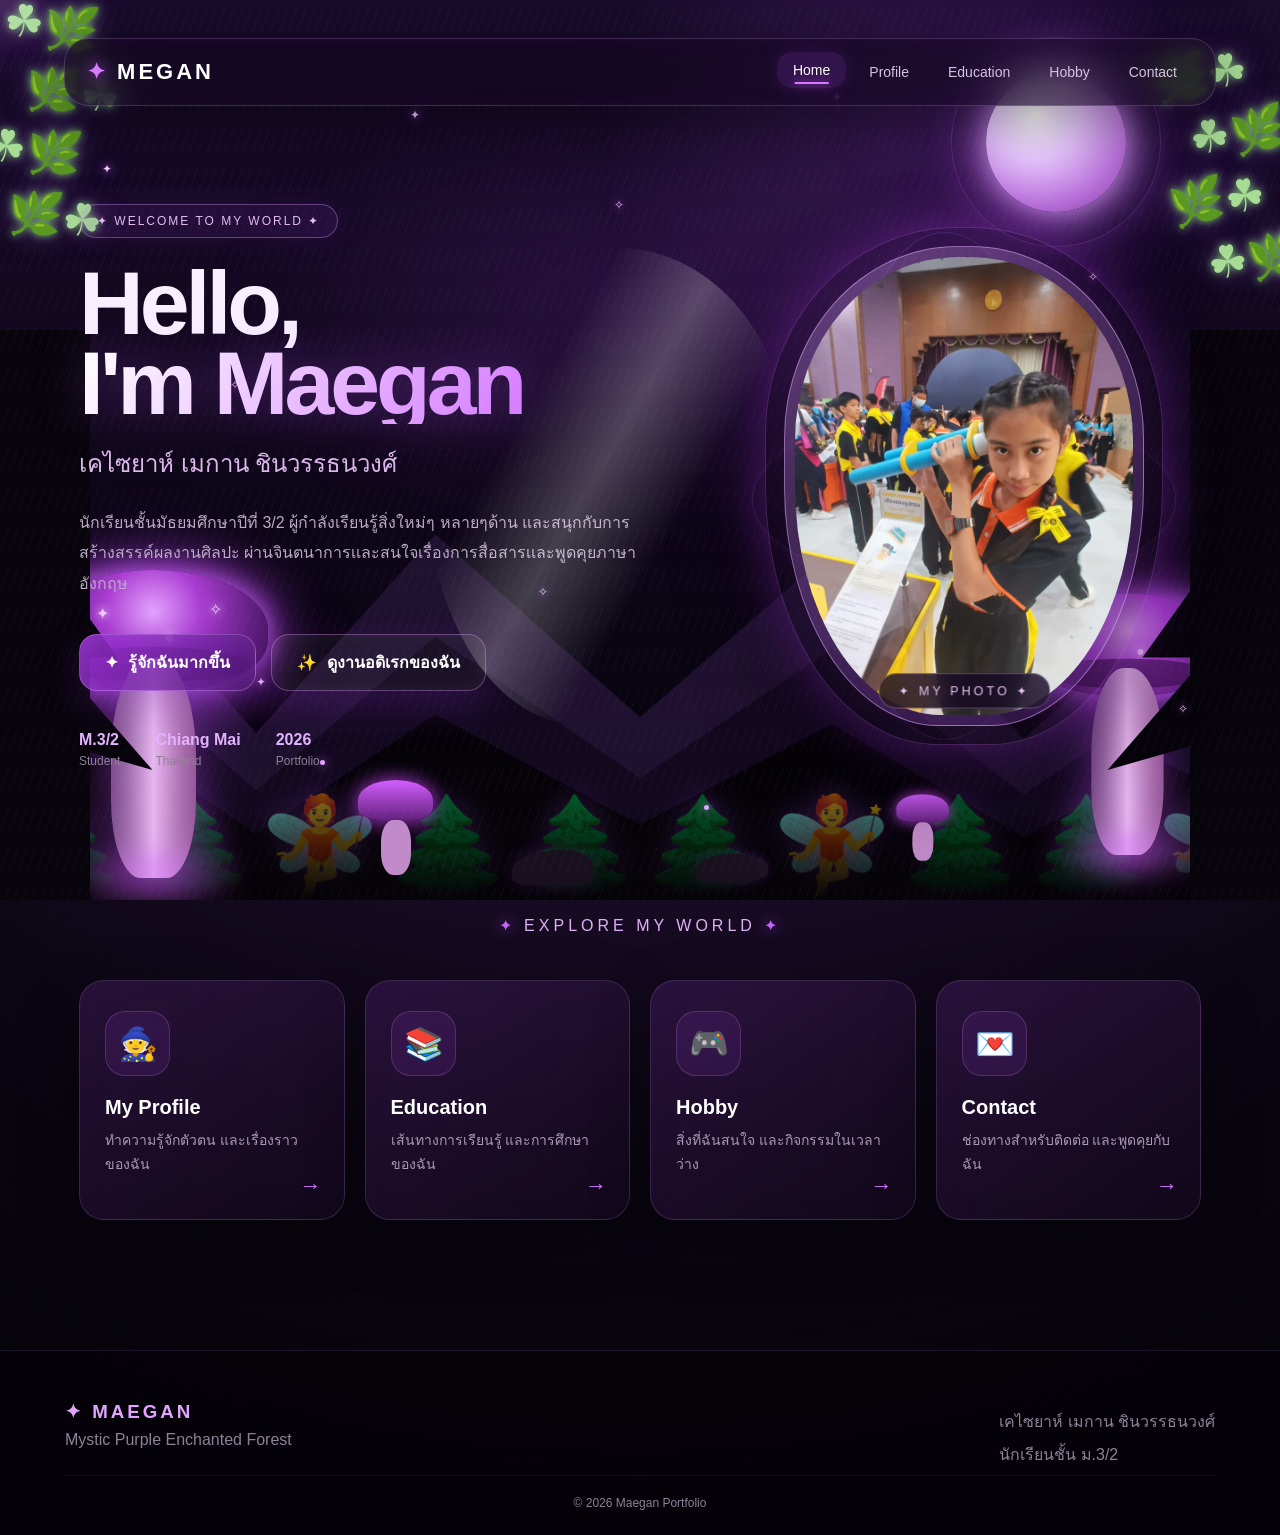
==== commit 7ac044a9: "Update index.html" ====
--- a/index.html
+++ b/index.html
@@ -10,7 +10,7 @@
         content="width=device-width, initial-scale=1.0"
     >
 
-    <title>Megan | Mystic Forest Portfolio</title>
+    <title>Maegan | Mystic Forest Portfolio</title>
 
     <link rel="stylesheet" href="style.css">
 
@@ -116,15 +116,6 @@
 
 <div class="forest-background">
 
-    <!-- =================================================
-         CUSTOM BACKGROUND IMAGE
-         ใส่รูปของตัวเองที่:
-         images/enchanted.jpg
-    ================================================= -->
-
-    <div class="custom-background"></div>
-
-
     <div class="moon">
 
         <div class="moon-ring"></div>
@@ -148,13 +139,13 @@
 
     <div class="forest-trees trees-back">
 
+        <span>🌲</span>
+        <span>🌲🧚</span>
         <span>🌲</span>
         <span>🌲</span>
+        <span>🌲🧚</span>
         <span>🌲</span>
-        <span>🌲</span>
-        <span>🌲</span>
-        <span>🌲</span>
-        <span>🌲</span>
+        <span>🌲🧚</span>
 
     </div>
 
@@ -217,20 +208,20 @@
 
     <div class="vine vine-left">
 
-        <span>☘</span>
-        <span>🌿</span>
-        <span>☘</span>
-        <span>🌿</span>
+        <span>☘🌿</span>
+        <span>🌿☘</span>
+        <span>☘🌿</span>
+        <span>🌿☘</span>
 
     </div>
 
 
     <div class="vine vine-right">
 
-        <span>🌿</span>
-        <span>☘</span>
-        <span>🌿</span>
-        <span>☘</span>
+        <span>🌿☘</span>
+        <span>☘🌿</span>
+        <span>🌿☘</span>
+        <span>☘🌿</span>
 
     </div>
 
@@ -335,7 +326,7 @@
             Hello,
 
             <span>
-                I'm Megan
+                I'm Maegan
             </span>
 
         </h1>
@@ -348,10 +339,10 @@
 
         <p class="hero-description">
 
-            นักเรียนชั้นมัธยมศึกษาปีที่ 3
-            ผู้กำลังเรียนรู้สิ่งใหม่ ๆ
-            และสนุกกับการสร้างสรรค์ผลงาน
-            ผ่านเทคโนโลยีและจินตนาการ
+            นักเรียนชั้นมัธยมศึกษาปีที่ 3/2
+            ผู้กำลังเรียนรู้สิ่งใหม่ๆ หลายๆด้าน
+            และสนุกกับการสร้างสรรค์ผลงานศิลปะ
+            ผ่านจินตนาการเเละสนใจเรื่องการสื่อสารเเละพูดคุยภาษาอังกฤษ
 
         </p>
 
@@ -446,7 +437,7 @@
             <div class="photo-glow-border"></div>
 
             <img
-                src="https://placehold.co/700x900/png?text=MY+PHOTO"
+                src="images/face2.jpg"
                 alt="รูปโปรไฟล์ของเมกาน"
             >
 
@@ -607,7 +598,7 @@
         <div>
 
             <h3>
-                ✦ MEGAN
+                ✦ MAEGAN
             </h3>
 
             <p>
@@ -633,7 +624,7 @@
 
 
     <p class="copyright">
-        © 2026 Megan Portfolio
+        © 2026 Maegan Portfolio
     </p>
 
 </footer>
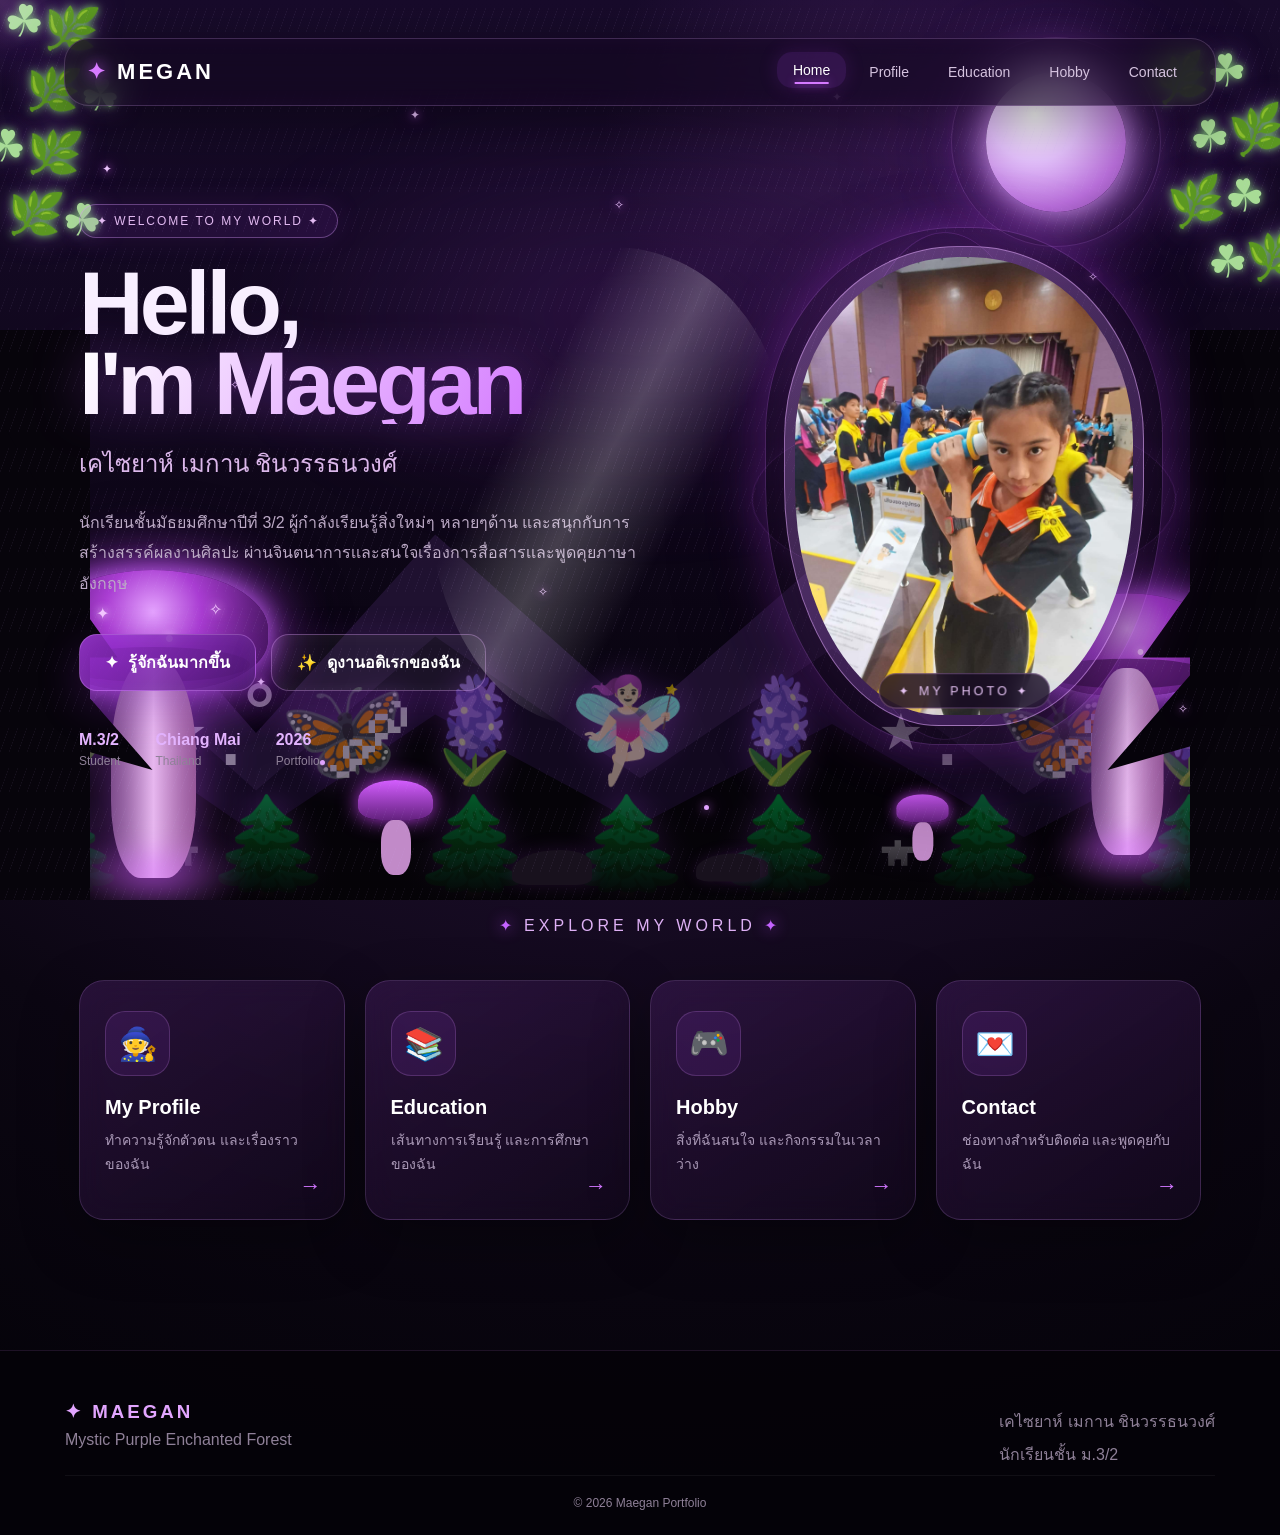
==== commit b74dc1be: "Update index.html" ====
--- a/index.html
+++ b/index.html
@@ -139,13 +139,13 @@
 
     <div class="forest-trees trees-back">
 
-        <span>🌲</span>
-        <span>🌲🧚</span>
-        <span>🌲</span>
-        <span>🌲</span>
-        <span>🌲🧚</span>
-        <span>🌲</span>
-        <span>🌲🧚</span>
+        <span>🪻🌲</span>
+        <span>⋆.˚🦋༘⋆🌲</span>
+        <span>🪻🌲</span>
+        <span>🧚🏻‍♀️🌲</span>
+        <span>🪻🌲</span>
+        <span>⋆.˚🦋༘⋆🌲</span>
+        <span>🪻🌲</span>
 
     </div>
 
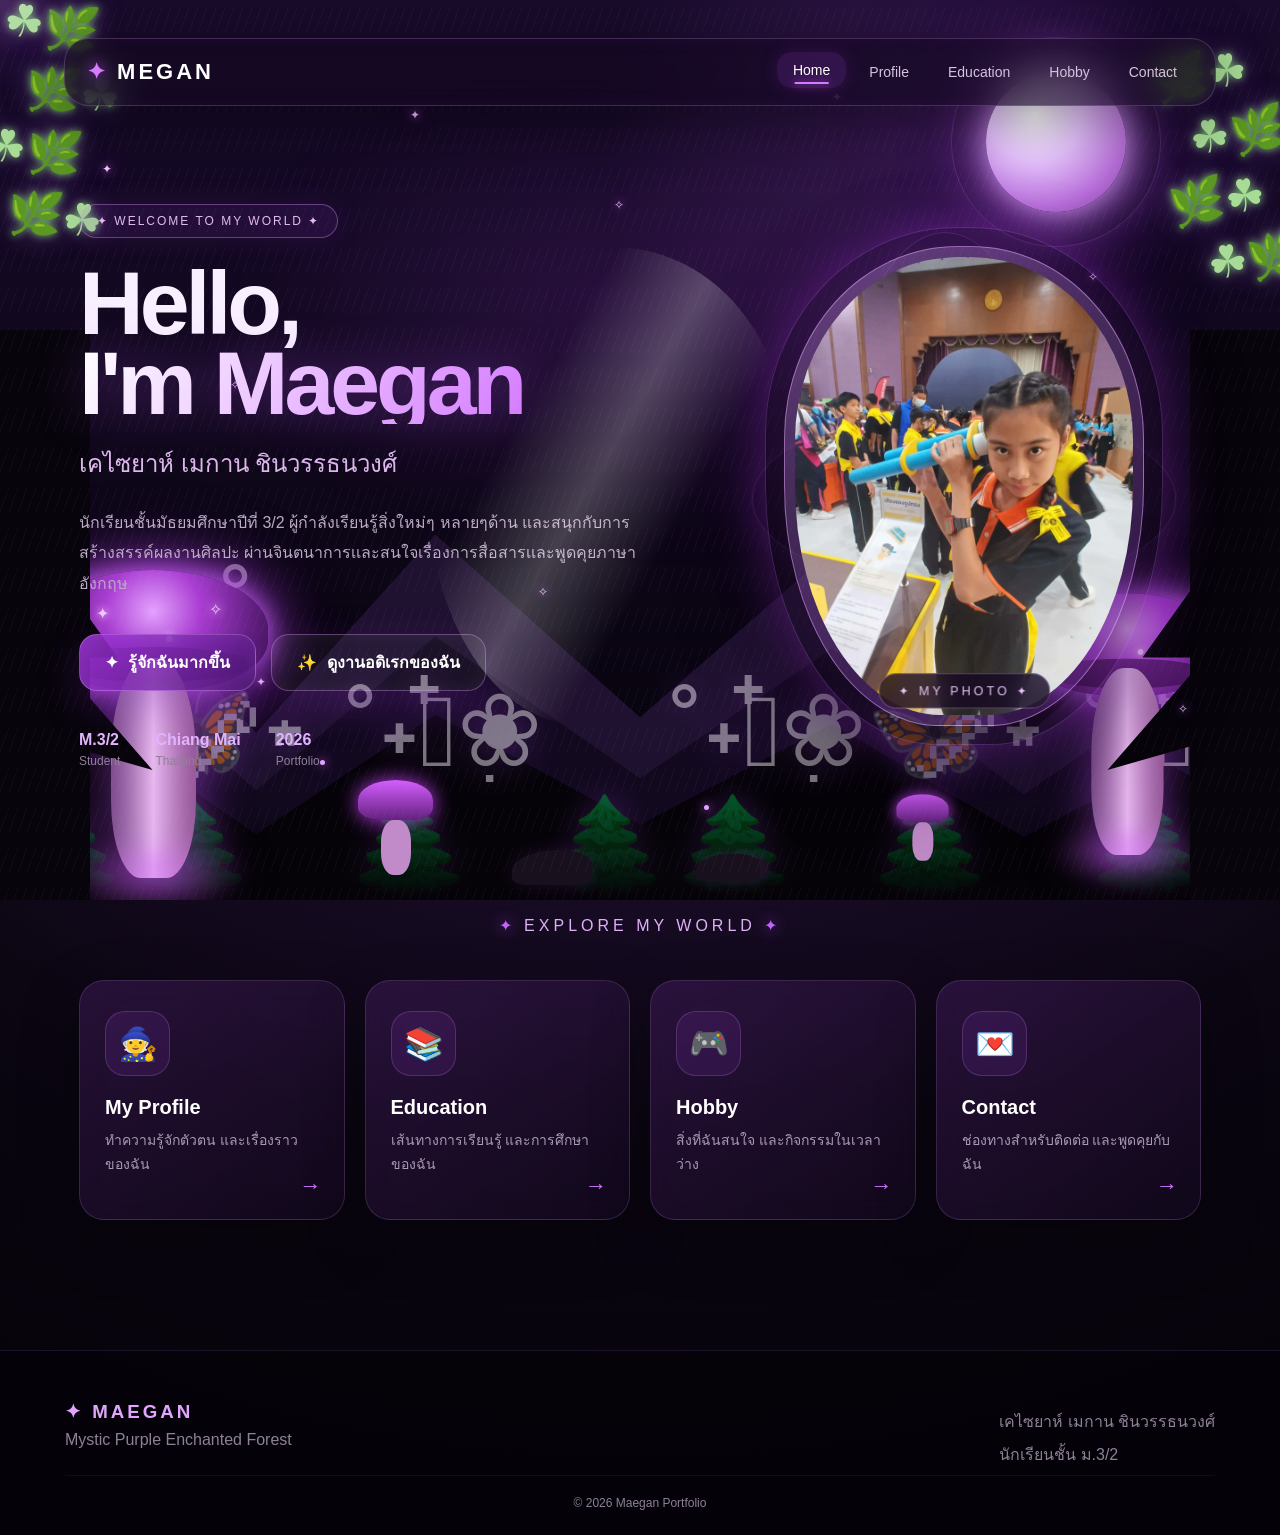
==== commit 2dab3540: "Update index.html" ====
--- a/index.html
+++ b/index.html
@@ -139,13 +139,13 @@
 
     <div class="forest-trees trees-back">
 
-        <span>🪻🌲</span>
+        <span>🌲</span>
         <span>⋆.˚🦋༘⋆🌲</span>
-        <span>🪻🌲</span>
-        <span>🧚🏻‍♀️🌲</span>
-        <span>🪻🌲</span>
+        <span>˚˖𓍢ִ໋❀🌲</span>
+        <span>🌲</span>
+        <span>˚˖𓍢ִ໋❀🌲</span>
         <span>⋆.˚🦋༘⋆🌲</span>
-        <span>🪻🌲</span>
+        <span>˚˖𓍢ִ໋❀🌲</span>
 
     </div>
 
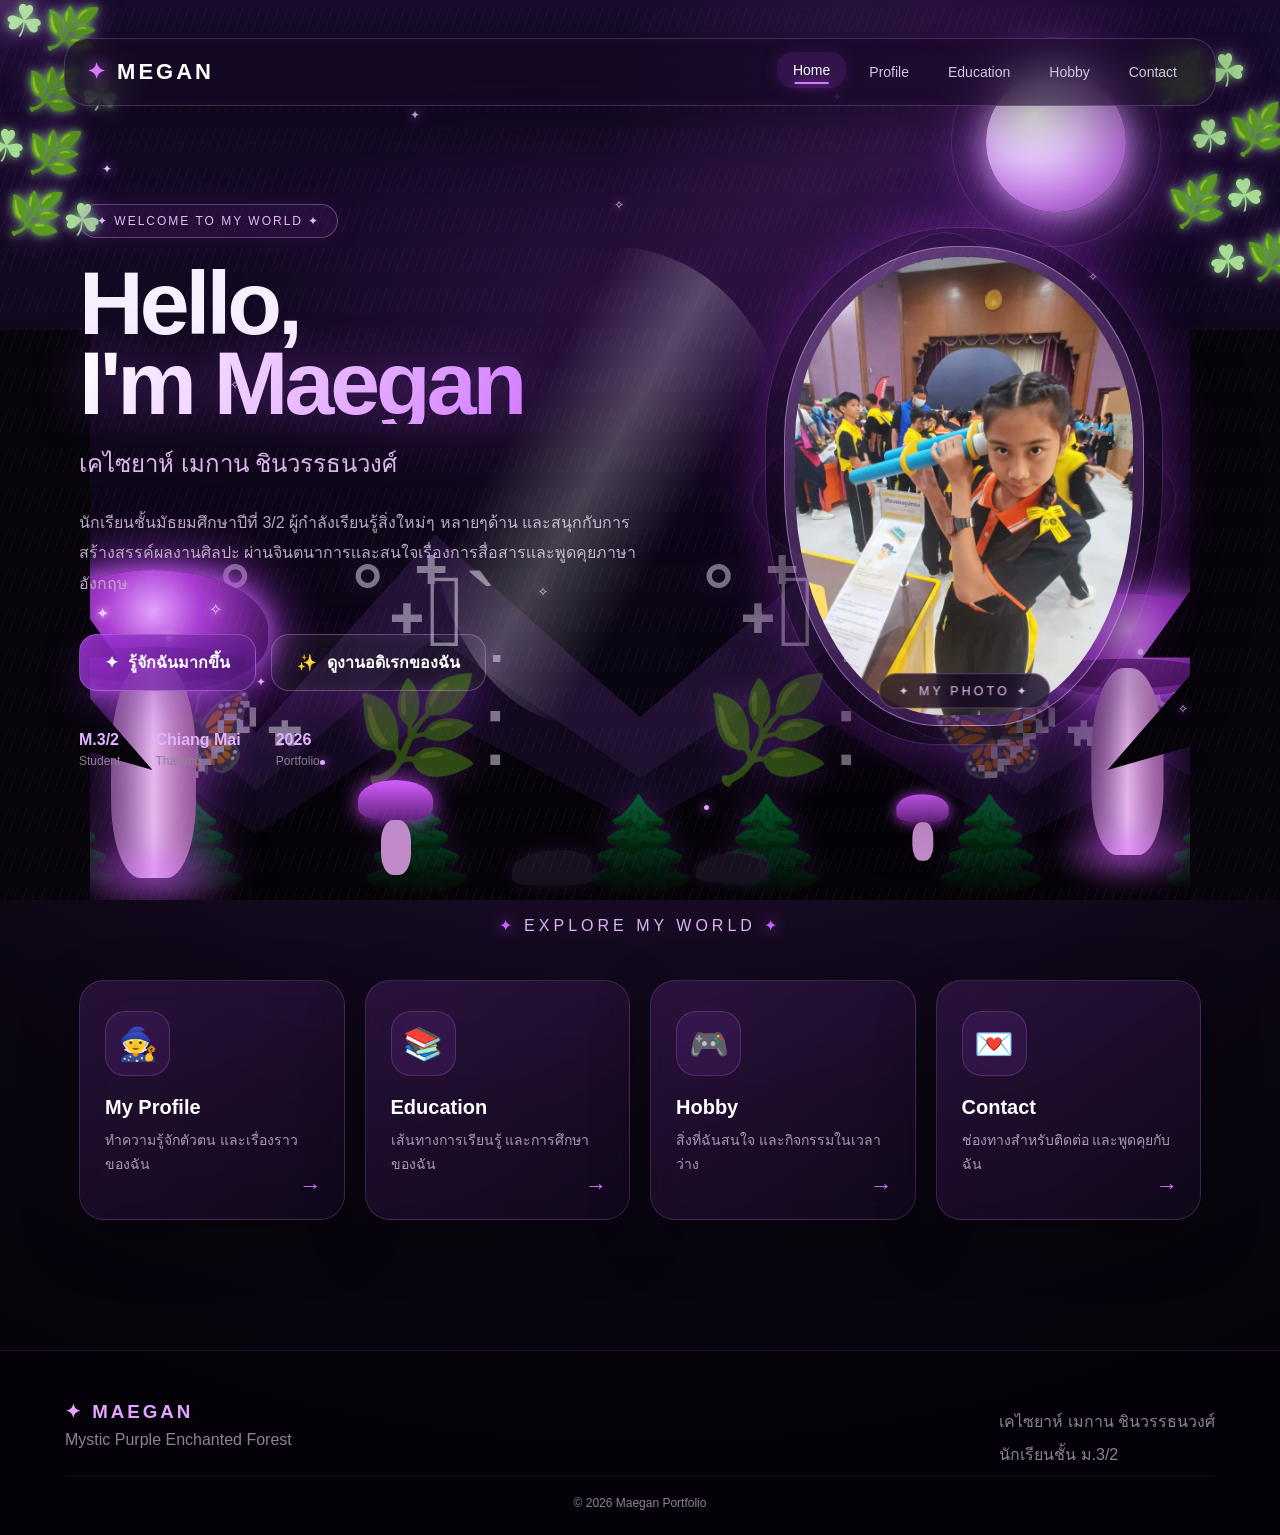
==== commit 37f533c5: "Update index.html" ====
--- a/index.html
+++ b/index.html
@@ -141,11 +141,11 @@
 
         <span>🌲</span>
         <span>⋆.˚🦋༘⋆🌲</span>
-        <span>˚˖𓍢ִ໋❀🌲</span>
+        <span>˚˖𓍢ִ໋`🌿:🌲</span>
         <span>🌲</span>
-        <span>˚˖𓍢ִ໋❀🌲</span>
+        <span>˚˖𓍢ִ໋`🌿:🌲</span>
         <span>⋆.˚🦋༘⋆🌲</span>
-        <span>˚˖𓍢ִ໋❀🌲</span>
+        <span>˚🌲</span>
 
     </div>
 
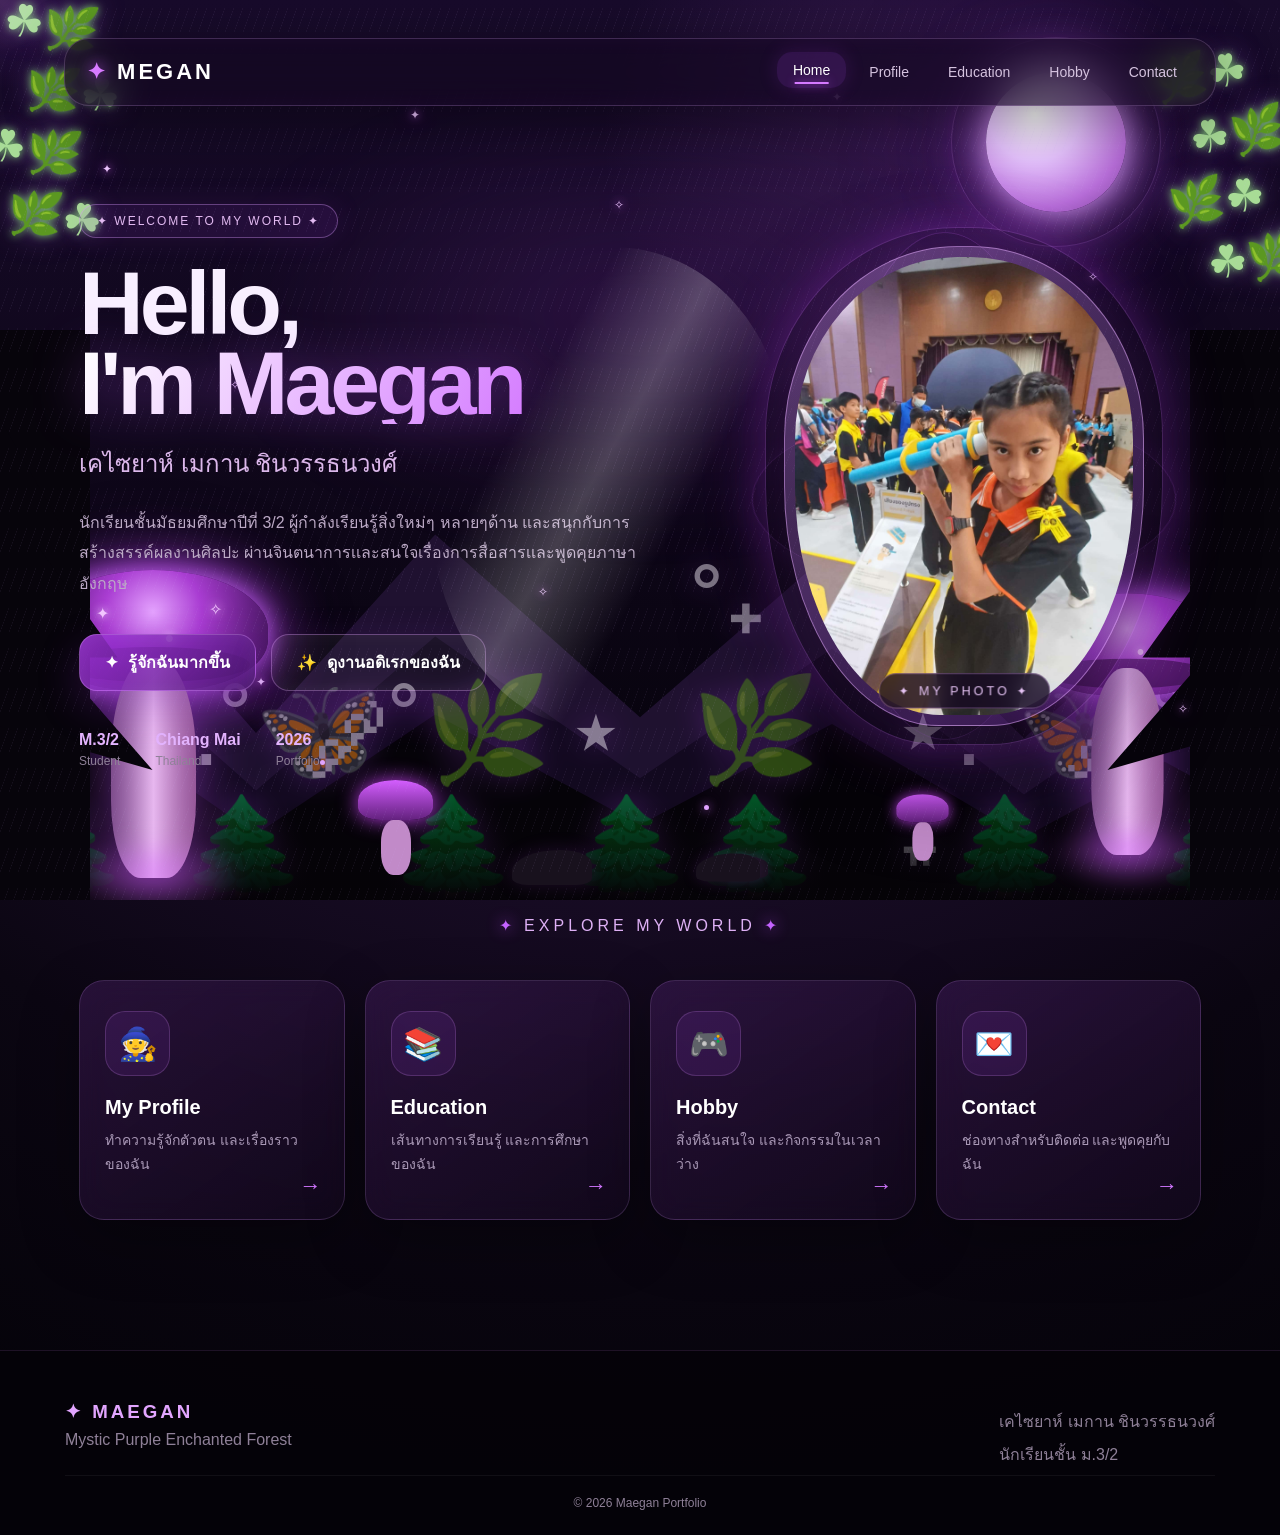
==== commit d6aad7f9: "Update index.html" ====
--- a/index.html
+++ b/index.html
@@ -141,9 +141,9 @@
 
         <span>🌲</span>
         <span>⋆.˚🦋༘⋆🌲</span>
-        <span>˚˖𓍢ִ໋`🌿:🌲</span>
-        <span>🌲</span>
-        <span>˚˖𓍢ִ໋`🌿:🌲</span>
+        <span>˚🌿🌲</span>
+        <span>⋆🌲</span>
+        <span>˚˖🌿🌲</span>
         <span>⋆.˚🦋༘⋆🌲</span>
         <span>˚🌲</span>
 
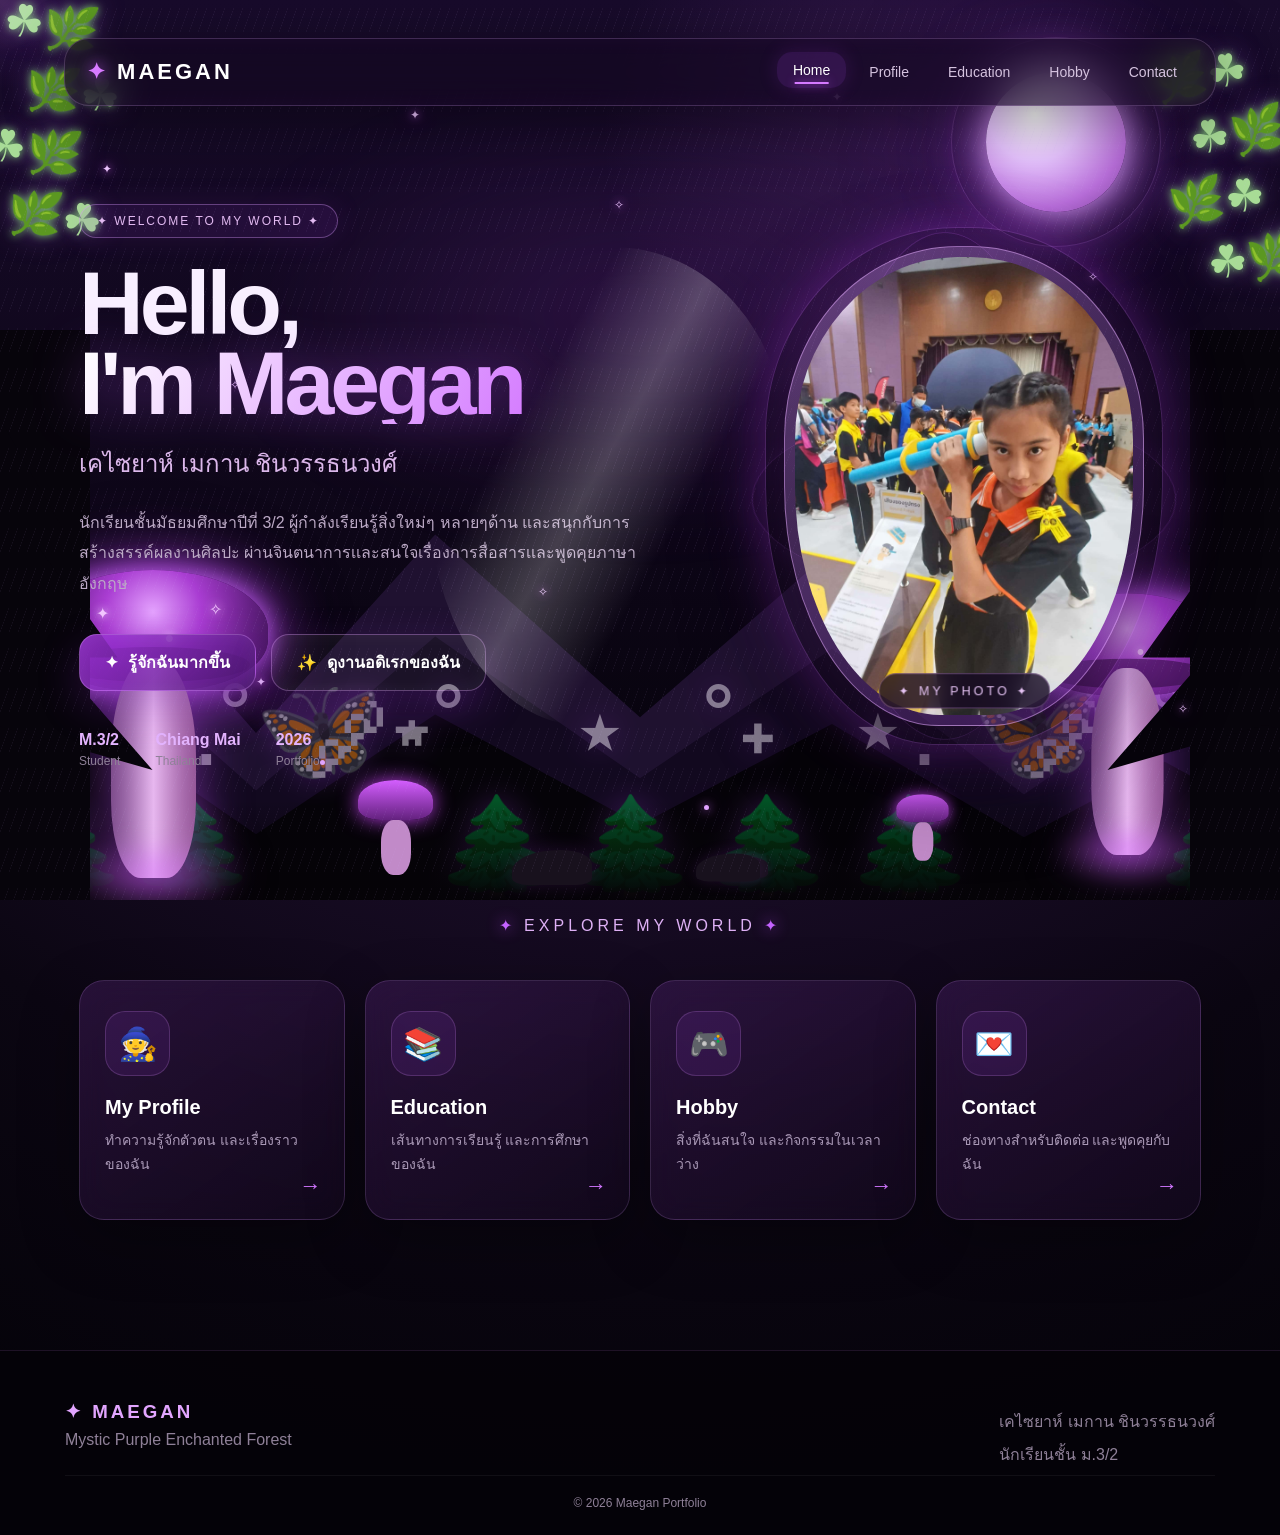
==== commit cc05ecb7: "Update index.html" ====
--- a/index.html
+++ b/index.html
@@ -141,9 +141,9 @@
 
         <span>🌲</span>
         <span>⋆.˚🦋༘⋆🌲</span>
-        <span>˚🌿🌲</span>
+        <span>˚ 🌲</span>
         <span>⋆🌲</span>
-        <span>˚˖🌿🌲</span>
+        <span>˚˖🌲</span>
         <span>⋆.˚🦋༘⋆🌲</span>
         <span>˚🌲</span>
 
@@ -269,7 +269,7 @@
             class="logo"
         >
             <span>✦</span>
-            MEGAN
+            MAEGAN
         </a>
 
 
